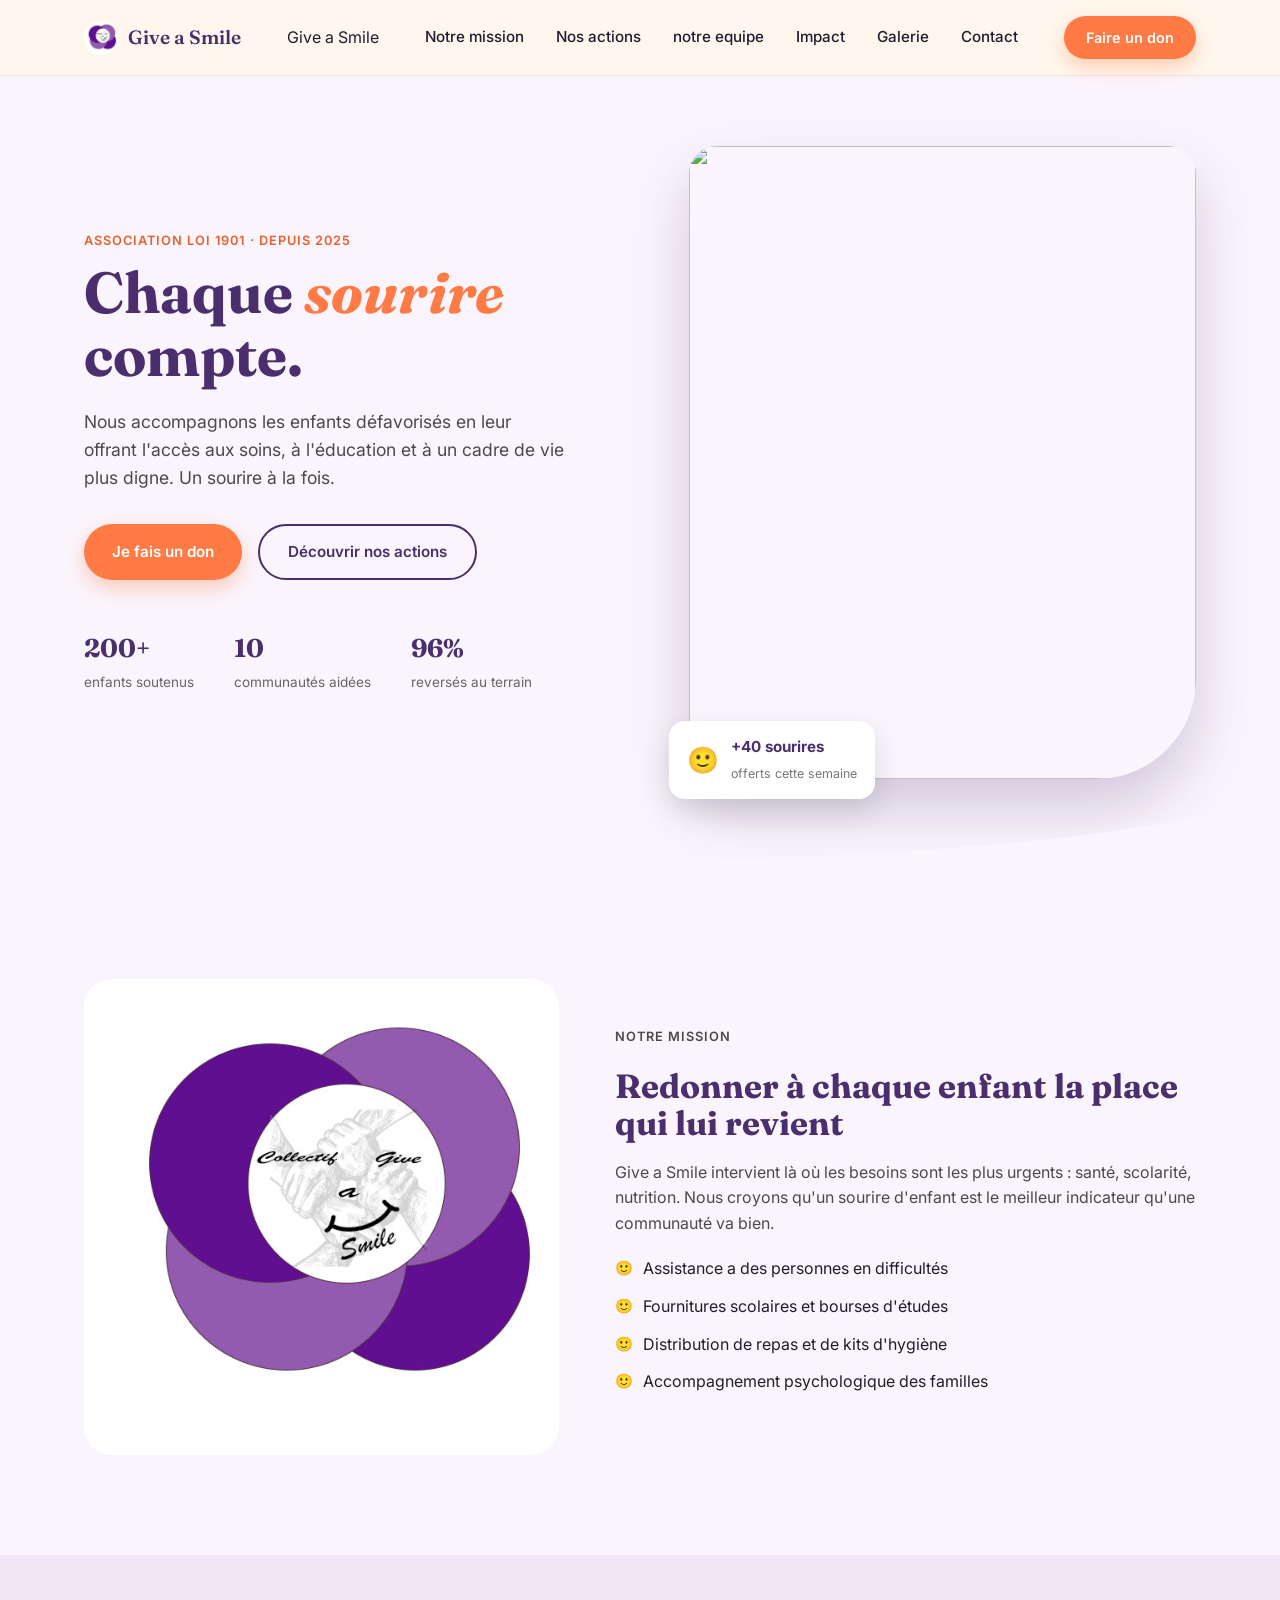
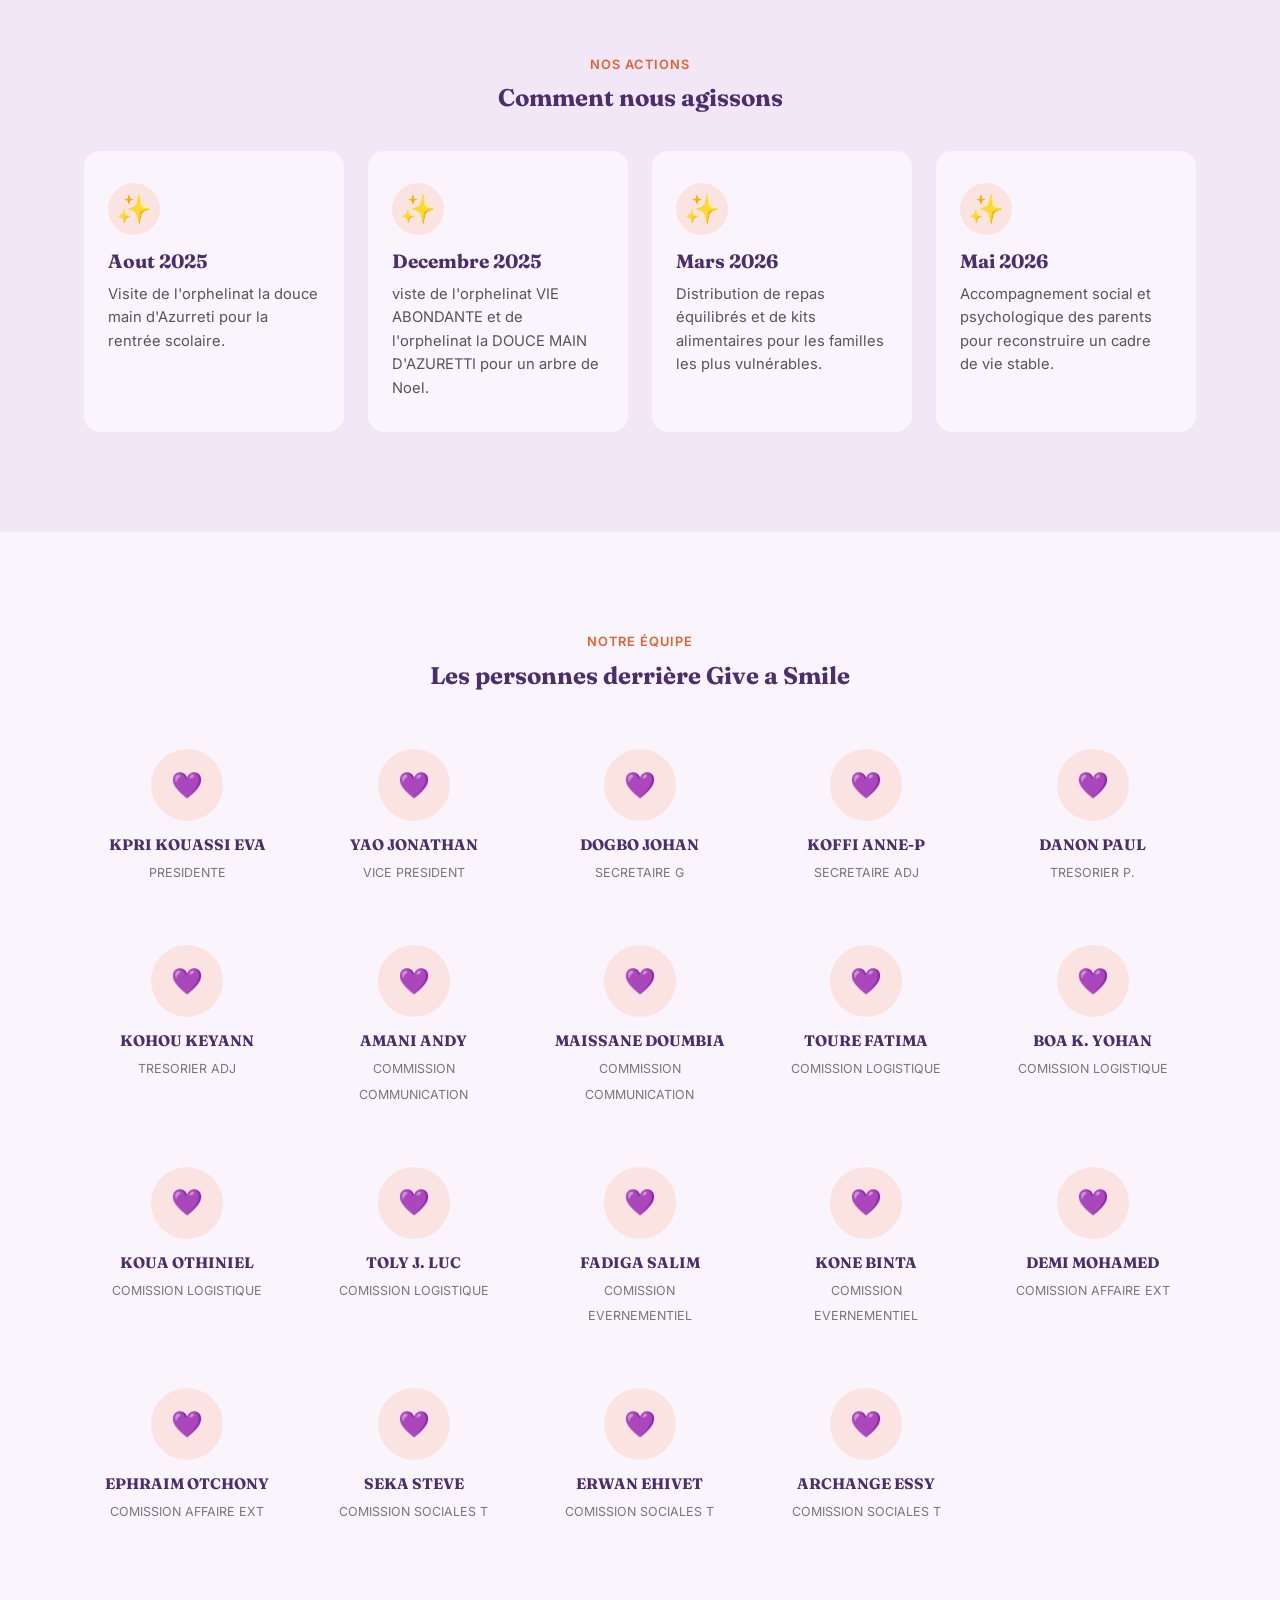
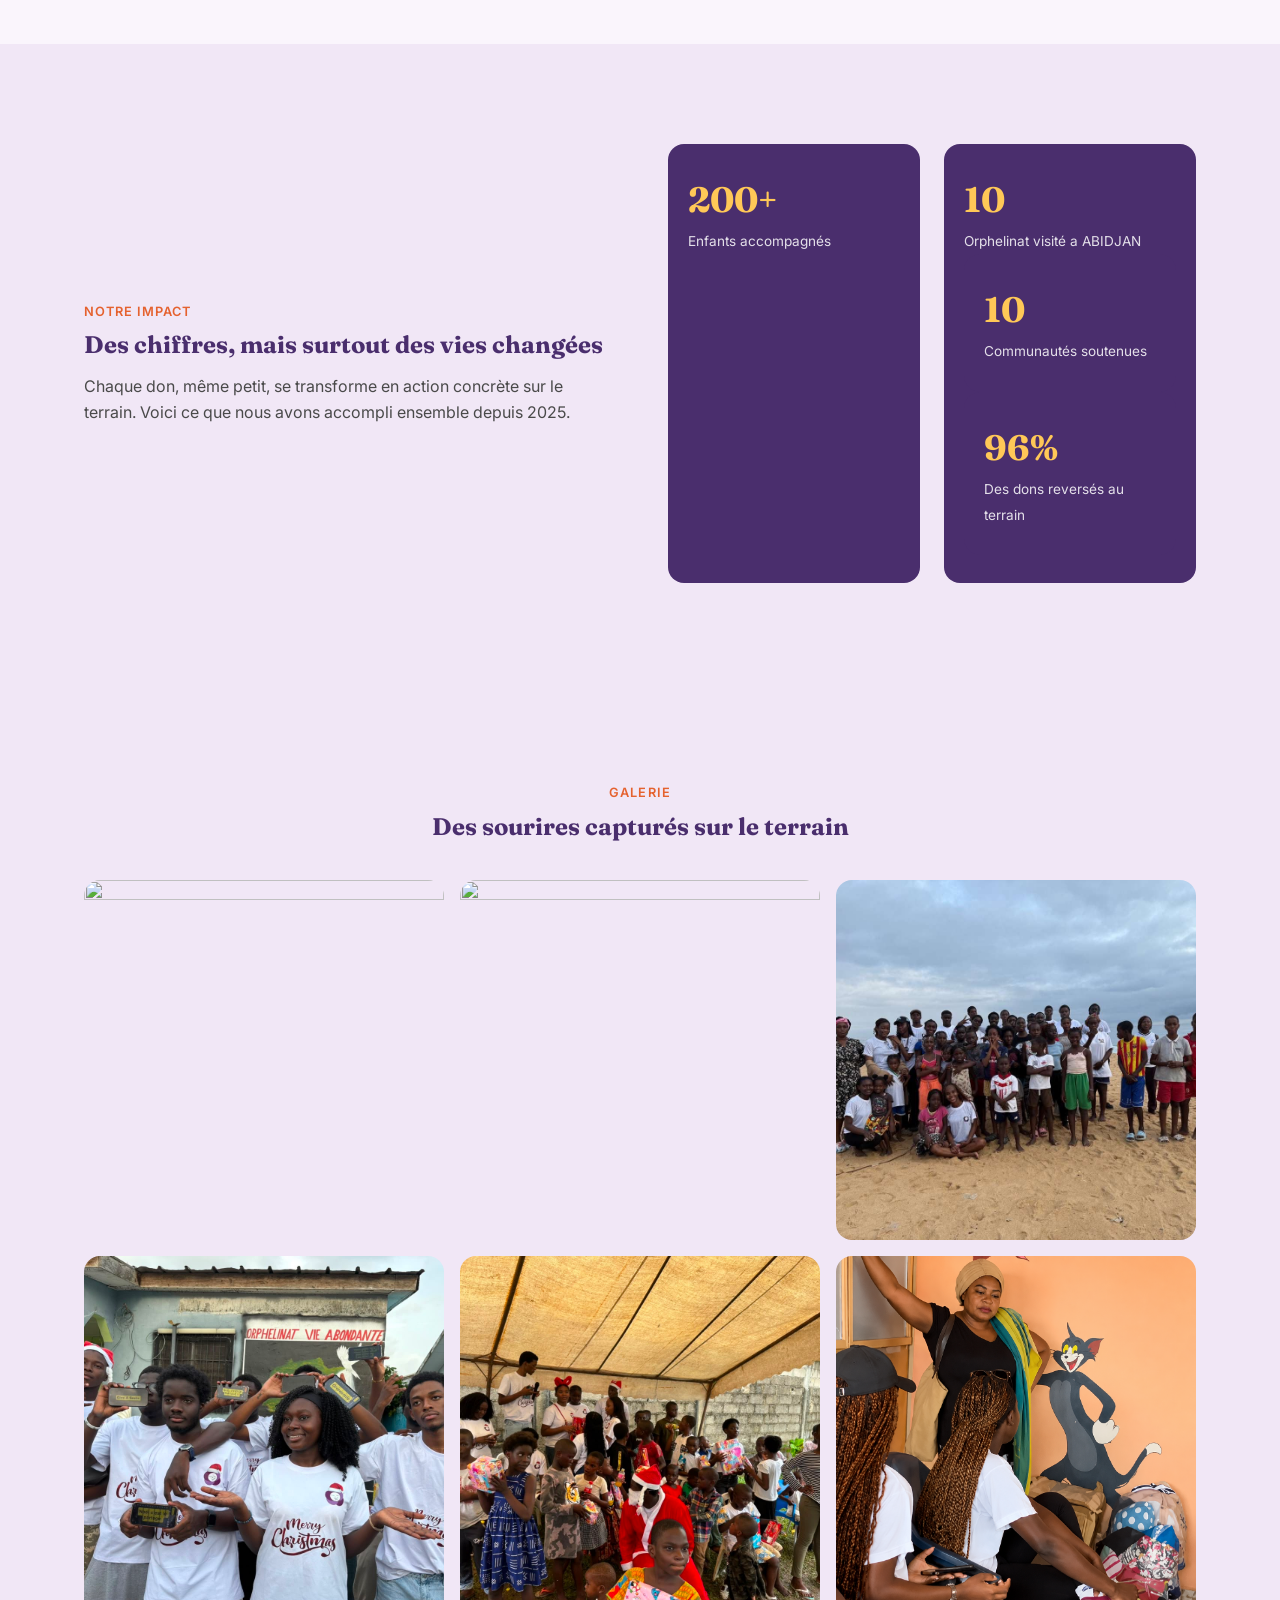
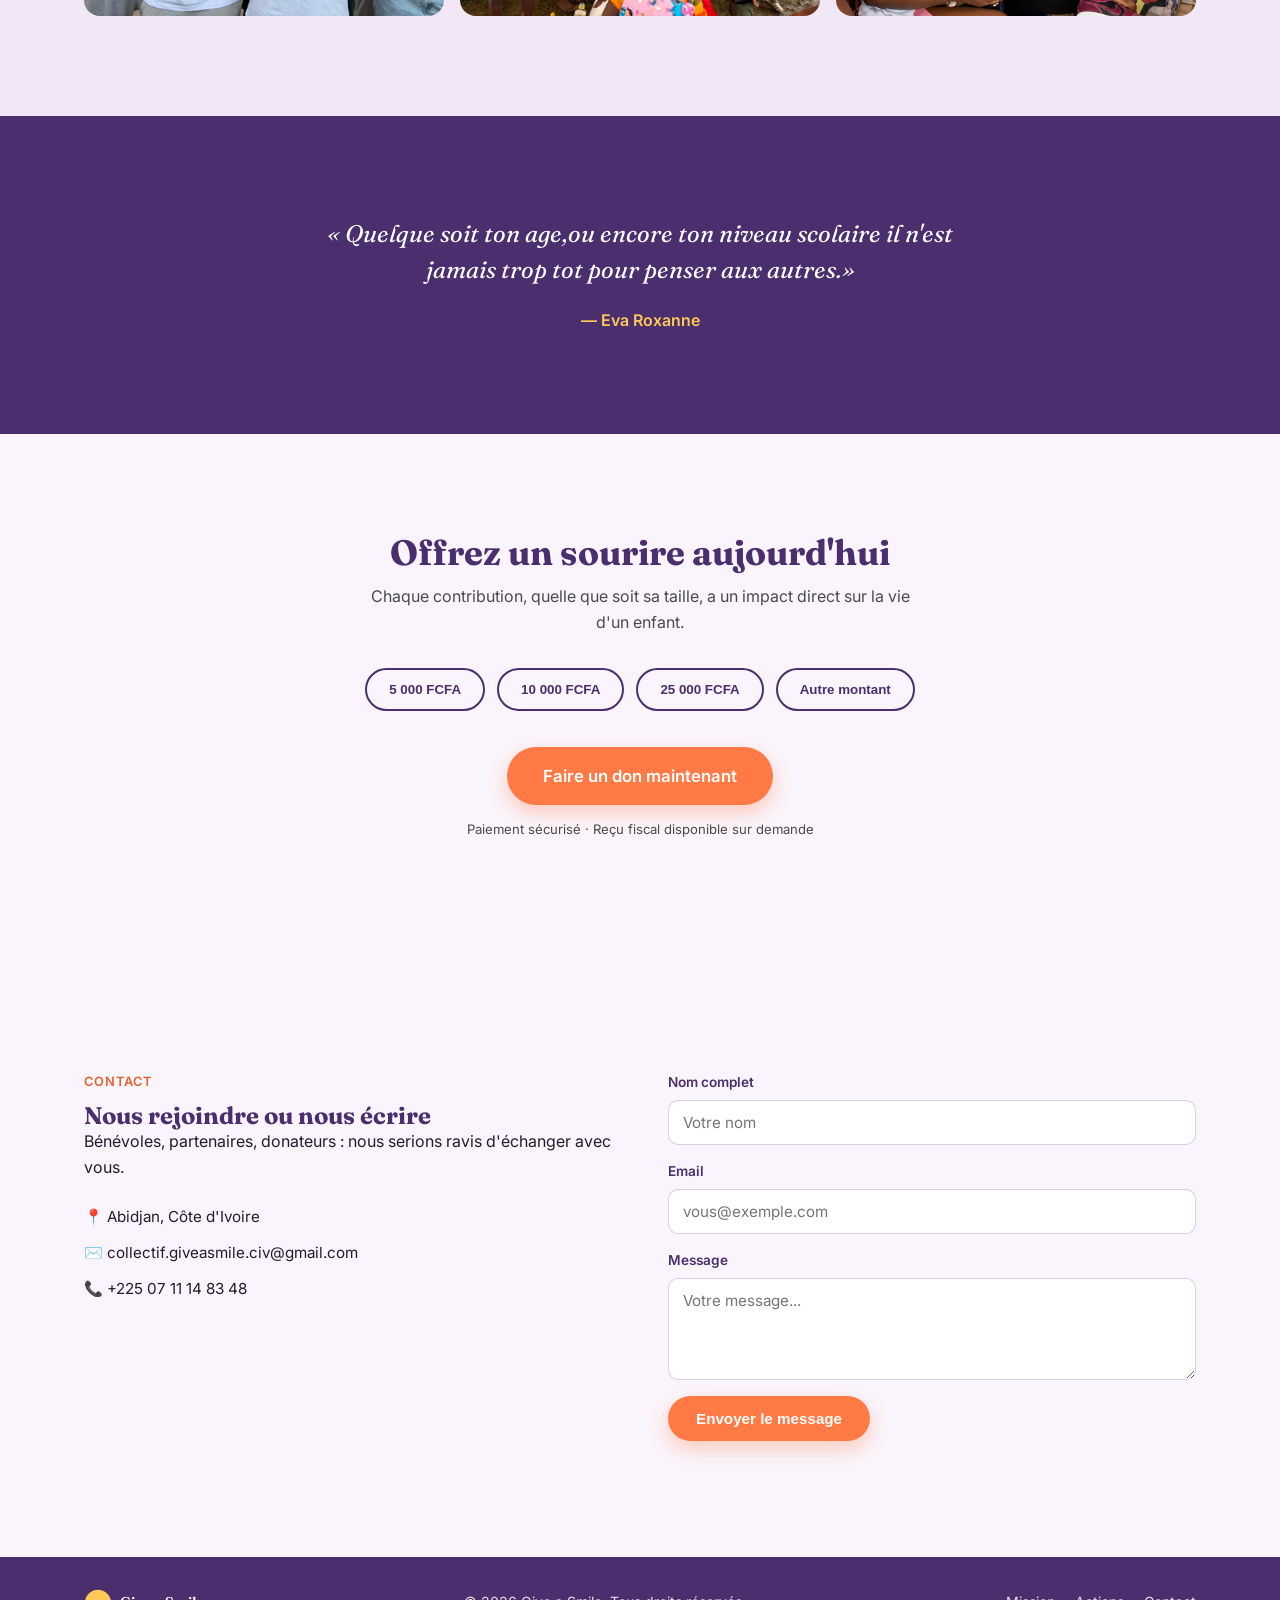
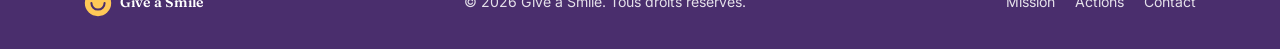
==== give-a-smile/index.html @ 83401700 "Mise à jour du site" ====
<!DOCTYPE html>
<html lang="fr">
<head>
<meta charset="UTF-8">
<meta name="viewport" content="width=device-width, initial-scale=1.0">
<title>Give a Smile — Chaque sourire compte</title>
<meta name="description" content="Give a Smile est une association qui redonne le sourire aux enfants défavorisés à travers la santé, l'éducation et le soutien aux familles.">

<!-- Polices Google Fonts : Fraunces (titres) + Inter (texte) -->
<link rel="preconnect" href="https://fonts.googleapis.com">
<link href="https://fonts.googleapis.com/css2?family=Fraunces:ital,opsz,wght@0,9..144,400;0,9..144,600;0,9..144,700;1,9..144,500&family=Inter:wght@400;500;600;700&display=swap" rel="stylesheet">

<link rel="stylesheet" href="style.css">
</head>
<link rel="icon" type="image/jpeg" href="images/LOGO.jpg">
<body>

<!-- ============ HEADER / NAVIGATION ============ -->
<header class="site-header" id="header">
  <div class="container header-inner">
    <a href="#top" class="logo">
  <img src="images/LOGO.jpg"alt="Logo Give a Smile" class="logo-img">
  <span>Give a Smile</span>
</a>
      <span>Give a Smile</span>
    </a>

    <nav class="main-nav" id="main-nav">
      <a href="#mission">Notre mission</a>
      <a href="#actions">Nos actions</a>
      <a href="#ÉQUIPE">notre equipe</a>
      <a href="#impact">Impact</a>
      <a href="#galerie">Galerie</a>
      <a href="#contact">Contact</a>
    </nav>

    <a href="#don" class="btn btn-primary nav-cta">Faire un don</a>

    <button class="burger" id="burger" aria-label="Ouvrir le menu">
      <span></span><span></span><span></span>
    </button>
  </div>
</header>

<!-- ============ HERO ============ -->
<section class="hero" id="top">
  <div class="container hero-grid">
    <div class="hero-text">
      <p class="eyebrow">Association loi 1901 · Depuis 2025</p>
      <h1>Chaque <span class="highlight">sourire</span> compte.</h1>
      <p class="hero-lead">
        Nous accompagnons les enfants défavorisés en leur offrant l'accès aux soins,
        à l'éducation et à un cadre de vie plus digne. Un sourire à la fois.
      </p>
      <div class="hero-actions">
        <a href="#don" class="btn btn-primary">Je fais un don</a>
        <a href="#actions" class="btn btn-ghost">Découvrir nos actions</a>
      </div>

      <div class="hero-stats">
        <div><strong> 200+</strong><span>enfants soutenus</span></div>
        <div><strong>10</strong><span>communautés aidées</span></div>
        <div><strong>96%</strong><span>reversés au terrain</span></div>
      </div>
    </div>

    <div class="hero-media">
      <div class="smile-frame">
        <img src="images/WhatsApp Image 2026-09-20 at 14.53.55.jpg">
      </div>
      <div class="badge-float">
        <span class="badge-emoji">🙂</span>
        <div>
          <strong>+40 sourires</strong>
          <small>offerts cette semaine</small>
        </div>
      </div>
    </div>
  </div>

  <!-- séparateur signature en forme de sourire -->
  <div class="smile-divider" aria-hidden="true">
    <svg viewBox="0 0 1440 80" preserveAspectRatio="none">
      <path d="M0,0 C360,80 1080,80 1440,0 L1440,80 L0,80 Z" fill="#FAF5FC"></path>
    </svg>
  </div>
</section>

<!-- ============ MISSION ============ -->
<section class="section mission" id="mission">
  <div class="container mission-grid">
    <div class="mission-media">
      <img src="images/LOGO.jpg">
    </div>
    <div class="mission-text">
      <p class="eyebrow">Notre mission</p>
      <h2>Redonner à chaque enfant la place qui lui revient</h2>
      <p>
        Give a Smile intervient là où les besoins sont les plus urgents : santé,
        scolarité, nutrition. Nous croyons qu'un sourire d'enfant est le meilleur
        indicateur qu'une communauté va bien.
      </p>
      <ul class="check-list">
        <li>Assistance a des personnes en difficultés </li>
        <li>Fournitures scolaires et bourses d'études</li>
        <li>Distribution de repas et de kits d'hygiène</li>
        <li>Accompagnement psychologique des familles</li>
      </ul>
    </div>
  </div>
</section>

<!-- ============ NOS ACTIONS ============ -->
<section class="section actions" id="actions">
  <div class="container">
    <p class="eyebrow center">Nos actions</p>
    <h2 class="center">Comment nous agissons</h2>

    <div class="cards-grid">
      <div class="card">
        <div class="card-icon">✨</div>
        <h3>Aout 2025</h3>
        <p>Visite de l'orphelinat la douce main d'Azurreti pour la rentrée scolaire.</p>
      </div>
      <div class="card">
        <div class="card-icon">✨</div>
        <h3>Decembre 2025</h3>
        <p>viste de l'orphelinat VIE ABONDANTE et de l'orphelinat la DOUCE MAIN D'AZURETTI pour un arbre de Noel.</p>
      </div>
      <div class="card">
        <div class="card-icon">✨</div>
        <h3>Mars 2026</h3>
        <p>Distribution  de repas équilibrés et de kits alimentaires pour les familles les plus vulnérables.</p>
      </div>
      <div class="card">
        <div class="card-icon">✨</div>
        <h3>Mai 2026</h3>
        <p>Accompagnement social et psychologique des parents pour reconstruire un cadre de vie stable.</p>
      </div>
    </div>
  </div>
</section>

<!-- ============ ÉQUIPE ============ -->
<section class="section equipe" id="equipe">
  <div class="container">
    <p class="eyebrow center">Notre équipe</p>
    <h2 class="center">Les personnes derrière Give a Smile</h2>

    <div class="team-grid">
      <div class="team-card">
        <div class="team-avatar">💜</div>
        <h4>KPRI KOUASSI EVA </h4>
        <span>PRESIDENTE </span>
      </div>
      <div class="team-card">
        <div class="team-avatar">💜</div>
        <h4>YAO JONATHAN</h4>
        <span>VICE PRESIDENT </span>
      </div>
      <div class="team-card">
        <div class="team-avatar">💜</div>
        <h4>DOGBO JOHAN </h4>
        <span>SECRETAIRE G</span>
      </div>
      <div class="team-card">
        <div class="team-avatar">💜</div>
        <h4>KOFFI ANNE-P</h4>
        <span>SECRETAIRE ADJ</span>
      </div>
      <div class="team-card">
        <div class="team-avatar">💜</div>
        <h4>DANON PAUL </h4>
        <span>TRESORIER P.</span>
      </div>
      <div class="team-card">
        <div class="team-avatar">💜</div>
        <h4>KOHOU KEYANN</h4>
        <span>TRESORIER ADJ</span>
      </div>
      <div class="team-card">
        <div class="team-avatar">💜</div>
        <h4>AMANI ANDY  </h4>
        <span>COMMISSION COMMUNICATION</span>
      </div>
      <div class="team-card">
        <div class="team-avatar">💜</div>
        <h4>MAISSANE DOUMBIA</h4>
        <span>COMMISSION COMMUNICATION</span>
      </div>
      <div class="team-card">
        <div class="team-avatar">💜</div>
        <h4>TOURE FATIMA</h4>
        <span>COMISSION LOGISTIQUE</span>
      </div>
      <div class="team-card">
        <div class="team-avatar">💜</div>
        <h4>BOA K. YOHAN</h4>
        <span>COMISSION LOGISTIQUE</span>
      </div>
      <div class="team-card">
        <div class="team-avatar">💜</div>
        <h4>KOUA OTHINIEL</h4>
        <span>COMISSION LOGISTIQUE</span>
      </div>
      <div class="team-card">
        <div class="team-avatar">💜</div>
        <h4>TOLY J. LUC </h4>
        <span>COMISSION LOGISTIQUE</span>
      </div>
      <div class="team-card">
        <div class="team-avatar">💜</div>
        <h4>FADIGA SALIM</h4>
        <span>COMISSION EVERNEMENTIEL</span>
      </div>
      <div class="team-card">
        <div class="team-avatar">💜</div>
        <h4>KONE BINTA  </h4>
        <span>COMISSION EVERNEMENTIEL</span>
      </div>
      <div class="team-card">
        <div class="team-avatar">💜</div>
        <h4>DEMI MOHAMED</h4>
        <span>COMISSION AFFAIRE EXT</span>
      </div>
       <div class="team-card">
        <div class="team-avatar">💜</div>
        <h4>EPHRAIM OTCHONY</h4>
        <span>COMISSION AFFAIRE EXT</span>
      </div>
      <div class="team-card">
        <div class="team-avatar">💜</div>
        <h4>SEKA STEVE     </h4>
        <span>COMISSION SOCIALES  T</span>
      </div>
      <div class="team-card">
        <div class="team-avatar">💜</div>
        <h4>ERWAN EHIVET   </h4>
        <span>COMISSION SOCIALES  T</span>
      </div>
      <div class="team-card">
        <div class="team-avatar">💜</div>
        <h4>ARCHANGE ESSY  </h4>
        <span>COMISSION SOCIALES  T</span>
      </div>
      
      <!-- ... continue jusqu'à 20, voir modèle ci-dessous ... -->
    </div>
  </div>
</section>

<!-- ============ IMPACT ============ -->
<section class="section impact" id="impact">
  <div class="container impact-grid">
    <div>
      <p class="eyebrow">Notre impact</p>
      <h2>Des chiffres, mais surtout des vies changées</h2>
      <p class="impact-lead">
        Chaque don, même petit, se transforme en action concrète sur le terrain.
        Voici ce que nous avons accompli ensemble depuis 2025.
      </p>
    </div>
    <div class="impact-numbers">
      <div class="impact-item">
        <strong> 200+</strong>
        <span>Enfants accompagnés</span>
      </div>
      <div class="impact-item">
        <strong>10</strong>
        <span>Orphelinat visité a ABIDJAN</span
      </div>
      <div class="impact-item">
        <strong>10</strong>
        <span>Communautés soutenues</span>
      </div>
      <div class="impact-item">
        <strong>96%</strong>
        <span>Des dons reversés au terrain</span>
      </div>
    </div>
  </div>
</section>

<!-- ============ GALERIE ============ -->
<section class="section galerie" id="galerie">
  <div class="container">
    <p class="eyebrow center">Galerie</p>
    <h2 class="center">Des sourires capturés sur le terrain</h2>

    <div class="gallery-grid" id="gallery-grid">
      <img src="images/WhatsApp Image 2026-09-20 at 14.53.55.jpg">
      <img src="images/WhatsApp Image 2026-09-20 at 14.53.55 (1).jpg" >
      <img src="images/WhatsApp Image 2026-08-06 at 21.07.26.jpeg" >
      <img src="images/a9734855-9cea-4017-9e23-05c186eba243.jpg" >
      <img src="images/5e24c799-69c3-4d95-a82c-31f06e87aae6.jpg" >
      <img src="images/0b461e71-d867-4851-b679-d431254c53c4.png" >
    </div>
  </div>
</section>

<!-- Lightbox pour agrandir les images de la galerie -->
<div class="lightbox" id="lightbox">
  <button class="lightbox-close" id="lightbox-close" aria-label="Fermer">&times;</button>
  <img id="lightbox-img" src="" alt="">
</div>

<!-- ============ TÉMOIGNAGE ============ -->
<section class="section temoignage">
  <div class="container temoignage-box">
    <p class="quote">
      « Quelque soit ton age,ou encore ton niveau scolaire il n'est jamais trop tot pour penser aux autres.»
    </p>
    <p class="quote-author">— Eva Roxanne</p>
  </div>
</section>

<!-- ============ DON / CTA ============ -->
<section class="section don" id="don">
  <div class="container don-box">
    <h2>Offrez un sourire aujourd'hui</h2>
    <p>Chaque contribution, quelle que soit sa taille, a un impact direct sur la vie d'un enfant.</p>

    <div class="don-amounts">
      <button class="amount-btn" data-amount="5000">5 000 FCFA</button>
      <button class="amount-btn" data-amount="10000">10 000 FCFA</button>
      <button class="amount-btn" data-amount="25000">25 000 FCFA</button>
      <button class="amount-btn" data-amount="autre">Autre montant</button>
    </div>

    <a href="#" class="btn btn-primary btn-large" id="donate-btn">Faire un don maintenant</a>
    <p class="don-note">Paiement sécurisé · Reçu fiscal disponible sur demande</p>
  </div>
</section>

<!-- ============ CONTACT ============ -->
<section class="section contact" id="contact">
  <div class="container contact-grid">
    <div>
      <p class="eyebrow">Contact</p>
      <h2>Nous rejoindre ou nous écrire</h2>
      <p>Bénévoles, partenaires, donateurs : nous serions ravis d'échanger avec vous.</p>

      <ul class="contact-info">
        <li>📍 Abidjan, Côte d'Ivoire</li>
        <li>✉️ collectif.giveasmile.civ@gmail.com</li>
        <li>📞 +225 07 11 14 83 48</li>
      </ul>
    </div>

    <form class="contact-form" id="contact-form">
      <label>
        Nom complet
        <input type="text" name="name" required placeholder="Votre nom">
      </label>
      <label>
        Email
        <input type="email" name="email" required placeholder="vous@exemple.com">
      </label>
      <label>
        Message
        <textarea name="message" rows="4" required placeholder="Votre message..."></textarea>
      </label>
      <button type="submit" class="btn btn-primary">Envoyer le message</button>
      <p class="form-feedback" id="form-feedback"></p>
    </form>
  </div>
</section>

<!-- ============ FOOTER ============ -->
<footer class="site-footer">
  <div class="container footer-inner">
    <div class="footer-logo">
      <svg width="28" height="28" viewBox="0 0 34 34" fill="none">
        <circle cx="17" cy="17" r="16" fill="#FFC857"/>
        <path d="M9 17c0 4.5 3.5 8 8 8s8-3.5 8-8" stroke="#4A2E6D" stroke-width="2.5" stroke-linecap="round"/>
      </svg>
      <span>Give a Smile</span>
    </div>
    <p>&copy; <span id="year"></span> Give a Smile. Tous droits réservés.</p>
    <div class="footer-links">
      <a href="#mission">Mission</a>
      <a href="#actions">Actions</a>
      <a href="#contact">Contact</a>
    </div>
  </div>
</footer>

<script src="script.js"></script>
</body>
</html>
---- give-a-smile/style.css ----
/* ==========================================================
   GIVE A SMILE — style.css
   Palette :
     --cream   : fond principal, chaleureux
     --ink     : texte principal
     --forest  : vert profond, confiance / textes forts
     --coral   : orange corail, accent principal (CTA, icônes)
     --sun     : jaune soleil, accent secondaire
   ========================================================== */

:root {
  --cream: #FAF5FC;
  --cream-dark: #F1E7F6;
  --ink: #241B2F;
  --forest: #4A2E6D;
  --forest-light: #6B4696;
  --coral: #FF7A45;
  --coral-dark: #E5622F;
  --sun: #FFC857;
  --lavender: #C9A6E0;

  --font-display: 'Fraunces', serif;
  --font-body: 'Inter', sans-serif;

  --radius-lg: 28px;
  --radius-md: 16px;
  --max-width: 1160px;
}

/* ---------- Reset de base ---------- */
* { box-sizing: border-box; margin: 0; padding: 0; }

html { scroll-behavior: smooth; }

body {
  font-family: var(--font-body);
  color: var(--ink);
  background: var(--cream);
  line-height: 1.6;
  -webkit-font-smoothing: antialiased;
}

img { max-width: 100%; display: block; }

a { color: inherit; text-decoration: none; }

ul { list-style: none; }

.container {
  max-width: var(--max-width);
  margin: 0 auto;
  padding: 0 24px;
}

h1, h2, h3 {
  font-family: var(--font-display);
  color: var(--forest);
  line-height: 1.1;
}

.eyebrow {
  font-size: 0.8rem;
  font-weight: 600;
  letter-spacing: 0.08em;
  text-transform: uppercase;
  color: var(--coral-dark);
  margin-bottom: 10px;
}

.eyebrow.center, h2.center { text-align: center; }
h2.center { margin: 0 auto 40px; max-width: 640px; }

/* accessibilité clavier */
a:focus-visible, button:focus-visible, input:focus-visible, textarea:focus-visible {
  outline: 3px solid var(--sun);
  outline-offset: 2px;
}

@media (prefers-reduced-motion: reduce) {
  html { scroll-behavior: auto; }
  * { animation-duration: 0.01ms !important; transition-duration: 0.01ms !important; }
}

/* ---------- Boutons ---------- */
.btn {
  display: inline-flex;
  align-items: center;
  gap: 8px;
  padding: 14px 28px;
  border-radius: 999px;
  font-weight: 600;
  font-size: 0.95rem;
  border: none;
  cursor: pointer;
  transition: transform 0.2s ease, box-shadow 0.2s ease;
}
.btn:hover { transform: translateY(-2px); }

.btn-primary {
  background: var(--coral);
  color: #fff;
  box-shadow: 0 8px 20px rgba(255, 122, 69, 0.35);
}
.btn-primary:hover { background: var(--coral-dark); }

.btn-ghost {
  background: transparent;
  border: 2px solid var(--forest);
  color: var(--forest);
}
.btn-ghost:hover { background: var(--forest); color: #fff; }

.btn-large { padding: 16px 36px; font-size: 1.05rem; margin-top: 8px; }

/* ---------- Header ---------- */
.site-header {
  position: sticky;
  top: 0;
  z-index: 100;
  background: rgba(255, 248, 237, 0.9);
  backdrop-filter: blur(8px);
  border-bottom: 1px solid rgba(74, 46, 109, 0.1);
}

.header-inner {
  display: flex;
  align-items: center;
  justify-content: space-between;
  padding-top: 16px;
  padding-bottom: 16px;
}

.logo {
  display: flex;
  align-items: center;
  gap: 10px;
  font-family: var(--font-display);
  font-weight: 600;
  font-size: 1.2rem;
  color: var(--forest);
}

.main-nav {
  display: flex;
  gap: 32px;
}
.main-nav a {
  font-size: 0.95rem;
  font-weight: 500;
  position: relative;
}
.main-nav a::after {
  content: "";
  position: absolute;
  left: 0; bottom: -4px;
  width: 0; height: 2px;
  background: var(--coral);
  transition: width 0.25s ease;
}
.main-nav a:hover::after { width: 100%; }

.nav-cta { padding: 10px 22px; font-size: 0.9rem; }

.burger {
  display: none;
  flex-direction: column;
  gap: 5px;
  background: none;
  border: none;
  cursor: pointer;
  padding: 6px;
}
.burger span {
  width: 24px; height: 2px;
  background: var(--forest);
  border-radius: 2px;
}

/* ---------- Hero ---------- */
.hero {
  position: relative;
  padding-top: 70px;
  overflow: hidden;
}

.hero-grid {
  display: grid;
  grid-template-columns: 1.1fr 1fr;
  gap: 48px;
  align-items: center;
  padding-bottom: 100px;
}

.hero h1 {
  font-size: clamp(2.4rem, 5vw, 3.6rem);
  margin-bottom: 20px;
}
.hero h1 .highlight {
  color: var(--coral);
  font-style: italic;
}

.hero-lead {
  font-size: 1.1rem;
  color: #4a4a4a;
  max-width: 480px;
  margin-bottom: 32px;
}

.hero-actions {
  display: flex;
  gap: 16px;
  margin-bottom: 48px;
  flex-wrap: wrap;
}

.hero-stats {
  display: flex;
  gap: 40px;
}
.hero-stats strong {
  display: block;
  font-family: var(--font-display);
  font-size: 1.6rem;
  color: var(--forest);
}
.hero-stats span {
  font-size: 0.85rem;
  color: #666;
}

.hero-media { position: relative; }

.smile-frame {
  border-radius: var(--radius-lg) var(--radius-lg) 100px var(--radius-lg);
  overflow: hidden;
  aspect-ratio: 4/5;
  box-shadow: 0 30px 60px rgba(74, 46, 109, 0.22);
}
.smile-frame img {
  width: 100%; height: 100%;
  object-fit: cover;
}

.badge-float {
  position: absolute;
  bottom: -20px;
  left: -20px;
  background: #fff;
  border-radius: var(--radius-md);
  padding: 14px 18px;
  display: flex;
  align-items: center;
  gap: 12px;
  box-shadow: 0 12px 30px rgba(0,0,0,0.12);
}
.badge-emoji { font-size: 1.6rem; }
.badge-float strong { display: block; font-size: 0.95rem; color: var(--forest); }
.badge-float small { color: #777; font-size: 0.78rem; }

/* séparateur "sourire" signature */
.smile-divider {
  position: absolute;
  bottom: -1px; left: 0; right: 0;
  line-height: 0;
}
.smile-divider svg { width: 100%; height: 80px; }

/* ---------- Sections génériques ---------- */
.section { padding: 100px 0; }
.section.mission,
.section.don { background: var(--cream); }
.section.actions,
.section.impact,
.section.galerie { background: var(--cream-dark); }

/* ---------- Mission ---------- */
.mission-grid {
  display: grid;
  grid-template-columns: 0.9fr 1.1fr;
  gap: 56px;
  align-items: center;
}
.mission-media img {
  border-radius: var(--radius-lg);
  aspect-ratio: 1/1;
  object-fit: cover;
}
.mission-text h2 { font-size: 2.1rem; margin-bottom: 18px; }
.mission-text p { color: #4a4a4a; margin-bottom: 20px; }

.check-list li {
  padding-left: 28px;
  position: relative;
  margin-bottom: 12px;
  color: var(--ink);
}
.check-list li::before {
  content: "🙂";
  position: absolute;
  left: 0;
  font-size: 0.9rem;
}

/* ---------- Cards / Actions ---------- */
.cards-grid {
  display: grid;
  grid-template-columns: repeat(4, 1fr);
  gap: 24px;
}
.card {
  background: var(--cream);
  border-radius: var(--radius-md);
  padding: 32px 24px;
  text-align: left;
  transition: transform 0.25s ease, box-shadow 0.25s ease;
}
.card:hover {
  transform: translateY(-6px);
  box-shadow: 0 16px 32px rgba(74, 46, 109, 0.14);
}
.card-icon {
  font-size: 1.8rem;
  width: 52px; height: 52px;
  display: flex; align-items: center; justify-content: center;
  background: rgba(255, 122, 69, 0.15);
  border-radius: 50%;
  margin-bottom: 16px;
}
.card h3 { font-size: 1.2rem; margin-bottom: 10px; }
.card p { font-size: 0.92rem; color: #555; }

/* ---------- Impact ---------- */
.impact-grid {
  display: grid;
  grid-template-columns: 1fr 1fr;
  gap: 56px;
  align-items: center;
}
.impact-lead { color: #4a4a4a; margin-top: 16px; }
.impact-numbers {
  display: grid;
  grid-template-columns: 1fr 1fr;
  gap: 24px;
}
.impact-item {
  background: var(--forest);
  color: #fff;
  border-radius: var(--radius-md);
  padding: 28px 20px;
}
.impact-item strong {
  display: block;
  font-family: var(--font-display);
  font-size: 2.2rem;
  color: var(--sun);
}
.impact-item span { font-size: 0.85rem; opacity: 0.85; }

/* ---------- Galerie ---------- */
.gallery-grid {
  display: grid;
  grid-template-columns: repeat(3, 1fr);
  gap: 16px;
}
.gallery-grid img {
  width: 100%;
  aspect-ratio: 1/1;
  object-fit: cover;
  border-radius: var(--radius-md);
  cursor: pointer;
  transition: transform 0.3s ease, filter 0.3s ease;
}
.gallery-grid img:hover { transform: scale(1.03); filter: brightness(1.05); }

.lightbox {
  position: fixed;
  inset: 0;
  background: rgba(26, 26, 26, 0.92);
  display: none;
  align-items: center;
  justify-content: center;
  z-index: 1000;
  padding: 40px;
}
.lightbox.open { display: flex; }
.lightbox img {
  max-width: 90vw;
  max-height: 85vh;
  border-radius: var(--radius-md);
}
.lightbox-close {
  position: absolute;
  top: 24px; right: 32px;
  background: none;
  border: none;
  color: #fff;
  font-size: 2.2rem;
  cursor: pointer;
  line-height: 1;
}

/* ---------- Témoignage ---------- */
.temoignage { background: var(--forest); }
.temoignage-box {
  max-width: 720px;
  text-align: center;
  color: #fff;
}
.quote {
  font-family: var(--font-display);
  font-style: italic;
  font-size: 1.5rem;
  line-height: 1.5;
  margin-bottom: 20px;
}
.quote-author { color: var(--sun); font-weight: 600; }

/* ---------- Don ---------- */
.don-box {
  max-width: 620px;
  text-align: center;
}
.don-box h2 { font-size: 2.2rem; margin-bottom: 12px; }
.don-box p { color: #4a4a4a; margin-bottom: 32px; }

.don-amounts {
  display: flex;
  justify-content: center;
  gap: 12px;
  flex-wrap: wrap;
  margin-bottom: 28px;
}
.amount-btn {
  padding: 12px 22px;
  border-radius: 999px;
  border: 2px solid var(--forest);
  background: transparent;
  color: var(--forest);
  font-weight: 600;
  cursor: pointer;
  transition: all 0.2s ease;
}
.amount-btn:hover,
.amount-btn.active {
  background: var(--forest);
  color: #fff;
}

.don-note {
  margin-top: 14px;
  font-size: 0.82rem;
  color: #777;
}

/* ---------- Contact ---------- */
.contact-grid {
  display: grid;
  grid-template-columns: 1fr 1fr;
  gap: 56px;
}
.contact-info { margin-top: 24px; }
.contact-info li { margin-bottom: 12px; font-size: 0.95rem; }

.contact-form {
  display: flex;
  flex-direction: column;
  gap: 16px;
}
.contact-form label {
  display: flex;
  flex-direction: column;
  gap: 6px;
  font-size: 0.85rem;
  font-weight: 600;
  color: var(--forest);
}
.contact-form input,
.contact-form textarea {
  font-family: var(--font-body);
  padding: 12px 14px;
  border-radius: 10px;
  border: 1.5px solid rgba(74, 46, 109, 0.22);
  background: #fff;
  font-size: 0.95rem;
  resize: vertical;
}
.contact-form button { align-self: flex-start; }
.form-feedback { font-size: 0.85rem; color: var(--forest-light); font-weight: 600; }

/* ---------- Footer ---------- */
.site-footer {
  background: var(--forest);
  color: rgba(255,255,255,0.85);
  padding: 32px 0;
}
.footer-inner {
  display: flex;
  align-items: center;
  justify-content: space-between;
  gap: 16px;
  flex-wrap: wrap;
  font-size: 0.88rem;
}
.footer-logo {
  display: flex; align-items: center; gap: 8px;
  font-family: var(--font-display);
  font-weight: 600;
  color: #fff;
}
.footer-links { display: flex; gap: 20px; }
.footer-links a:hover { color: var(--sun); }

/* ---------- Scroll reveal (classe ajoutée en JS) ---------- */
.reveal {
  opacity: 0;
  transform: translateY(24px);
  transition: opacity 0.6s ease, transform 0.6s ease;
}
.reveal.visible {
  opacity: 1;
  transform: translateY(0);
}

/* ==========================================================
   RESPONSIVE
   ========================================================== */
@media (max-width: 960px) {
  .hero-grid { grid-template-columns: 1fr; }
  .hero-media { order: -1; }
  .mission-grid,
  .impact-grid,
  .contact-grid { grid-template-columns: 1fr; }
  .cards-grid { grid-template-columns: repeat(2, 1fr); }
  .gallery-grid { grid-template-columns: repeat(2, 1fr); }
}

@media (max-width: 720px) {
  .main-nav, .nav-cta { display: none; }
  .burger { display: flex; }
  .main-nav.open {
    display: flex;
    flex-direction: column;
    position: absolute;
    top: 100%; left: 0; right: 0;
    background: var(--cream);
    padding: 20px 24px;
    gap: 18px;
    border-bottom: 1px solid rgba(27,75,67,0.1);
  }
  .cards-grid { grid-template-columns: 1fr; }
  .impact-numbers { grid-template-columns: 1fr; }
  .hero-stats { gap: 24px; flex-wrap: wrap; }
}
/* ---------- Équipe ---------- */
.team-grid {
  display: grid;
  grid-template-columns: repeat(5, 1fr);
  gap: 20px;
}
.team-card {
  background: var(--cream);
  border-radius: var(--radius-md);
  padding: 20px 14px;
  text-align: center;
  transition: transform 0.25s ease, box-shadow 0.25s ease;
}
.team-card:hover {
  transform: translateY(-4px);
  box-shadow: 0 12px 24px rgba(74, 46, 109, 0.14);
}
.team-avatar {
  width: 72px;
  height: 72px;
  margin: 0 auto 12px;
  border-radius: 50%;
  overflow: hidden;
  background: rgba(255, 122, 69, 0.15);
  display: flex;
  align-items: center;
  justify-content: center;
  font-size: 1.6rem;
}
.team-avatar img {
  width: 100%;
  height: 100%;
  object-fit: cover;
}
.team-card h4 {
  font-family: var(--font-display);
  font-size: 0.95rem;
  color: var(--forest);
  margin-bottom: 2px;
}
.team-card span {
  font-size: 0.78rem;
  color: #777;
}

@media (max-width: 960px) {
  .team-grid { grid-template-columns: repeat(3, 1fr); }
}
@media (max-width: 720px) {
  .team-grid { grid-template-columns: repeat(2, 1fr); }
}
.logo-img {
  width: 34px;
  height: 34px;
  border-radius: 50%;
  object-fit: cover;
}
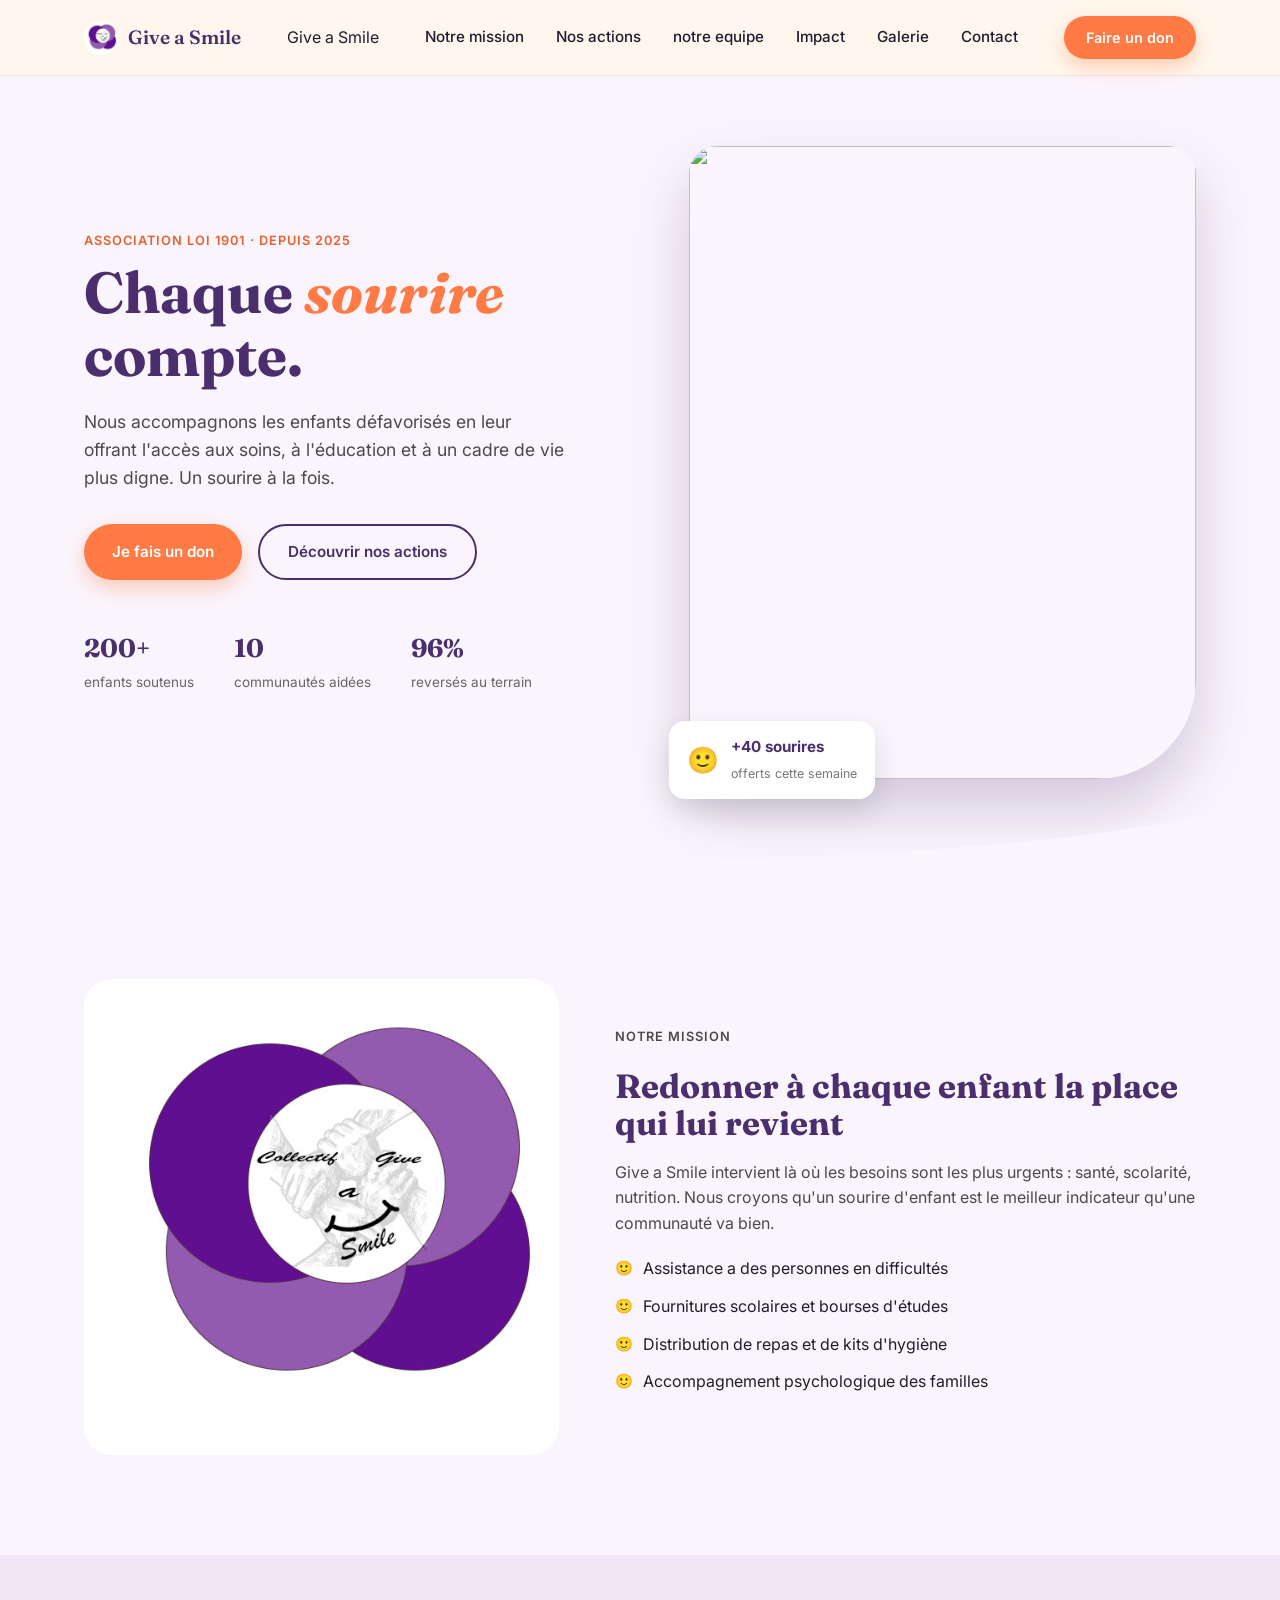
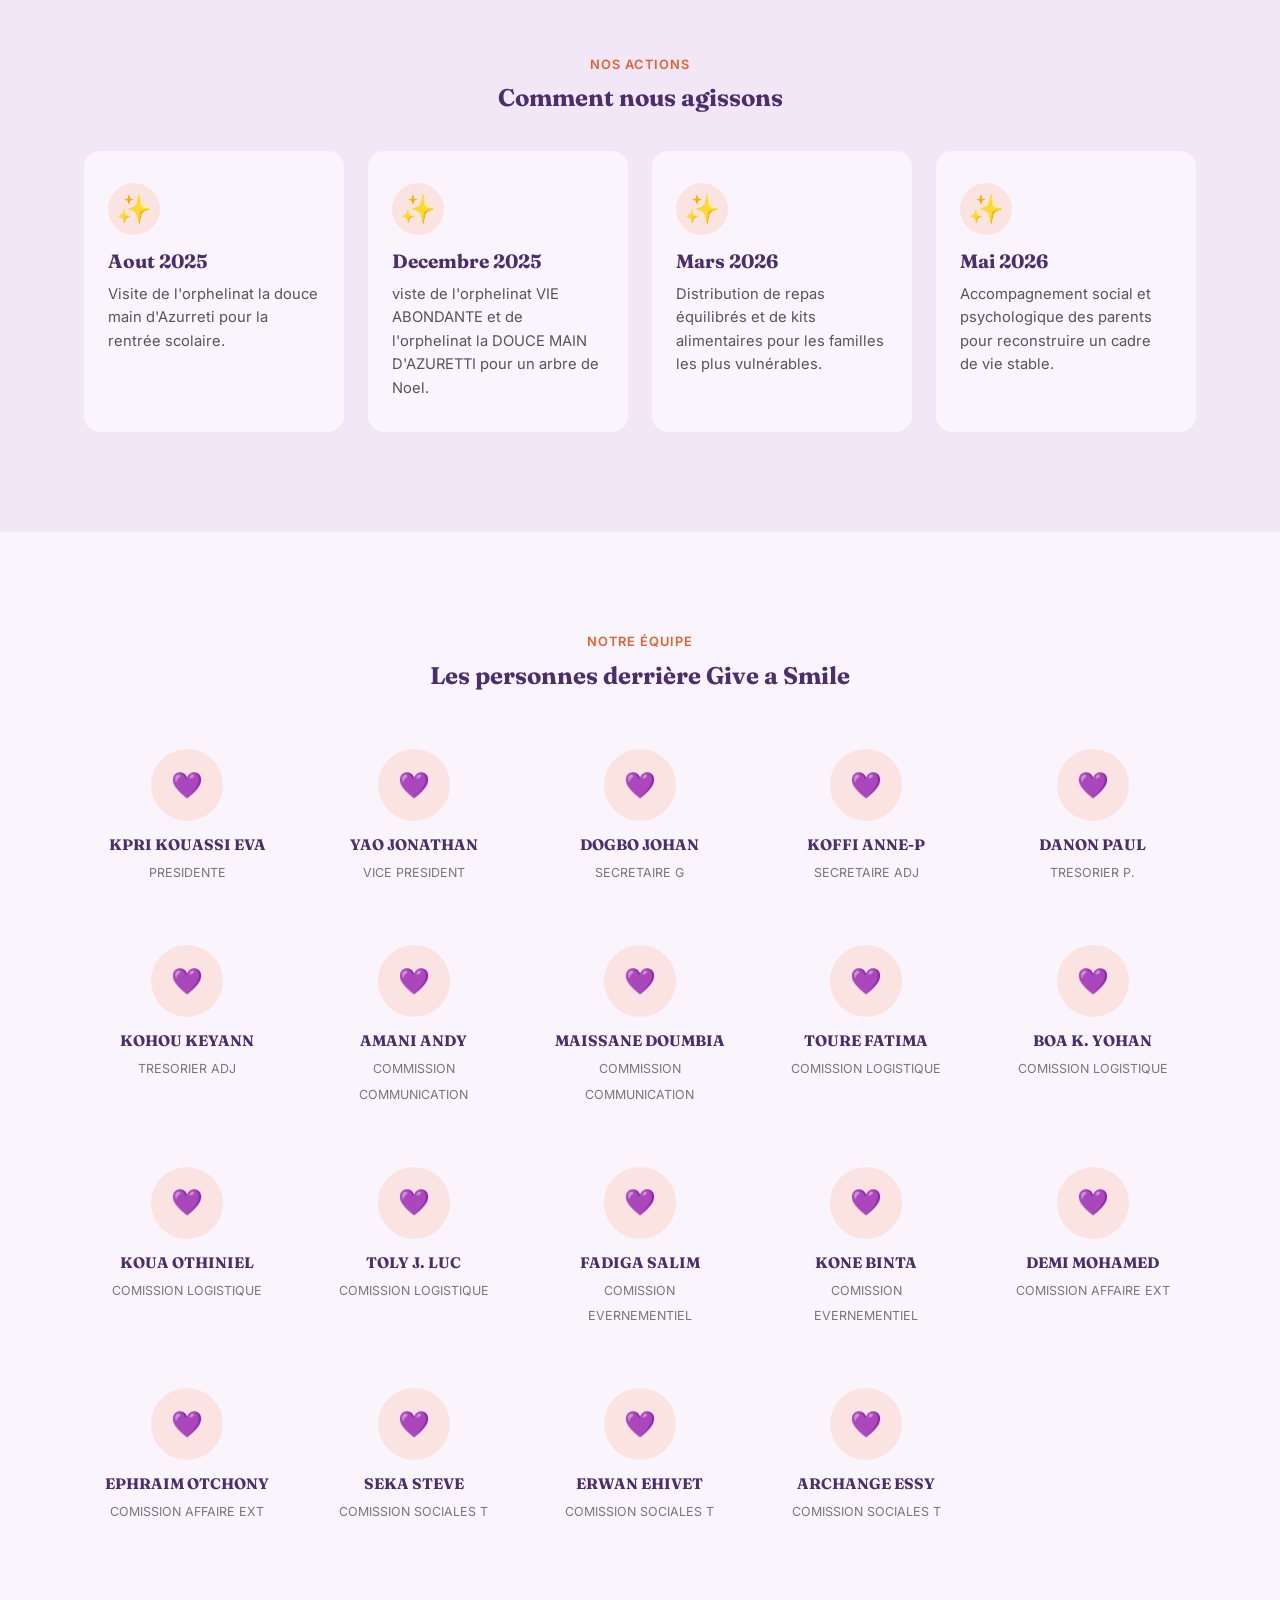
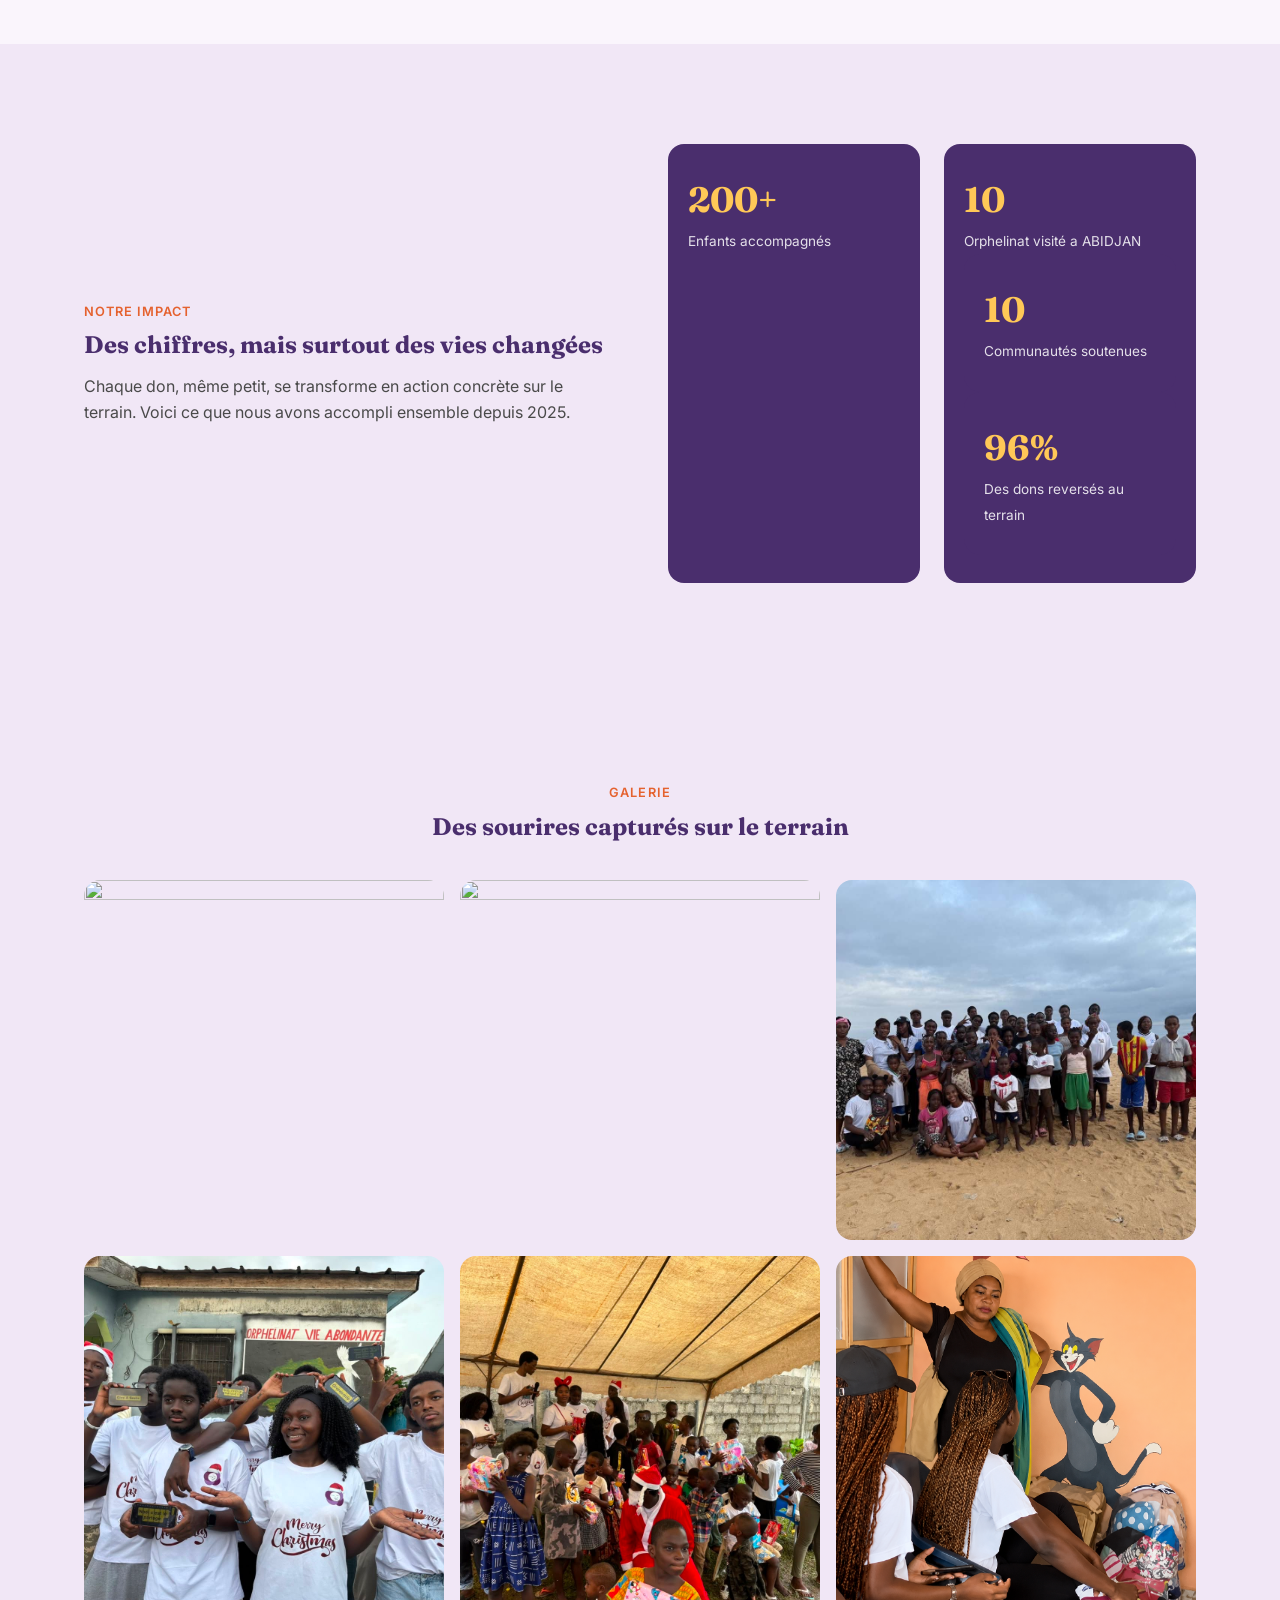
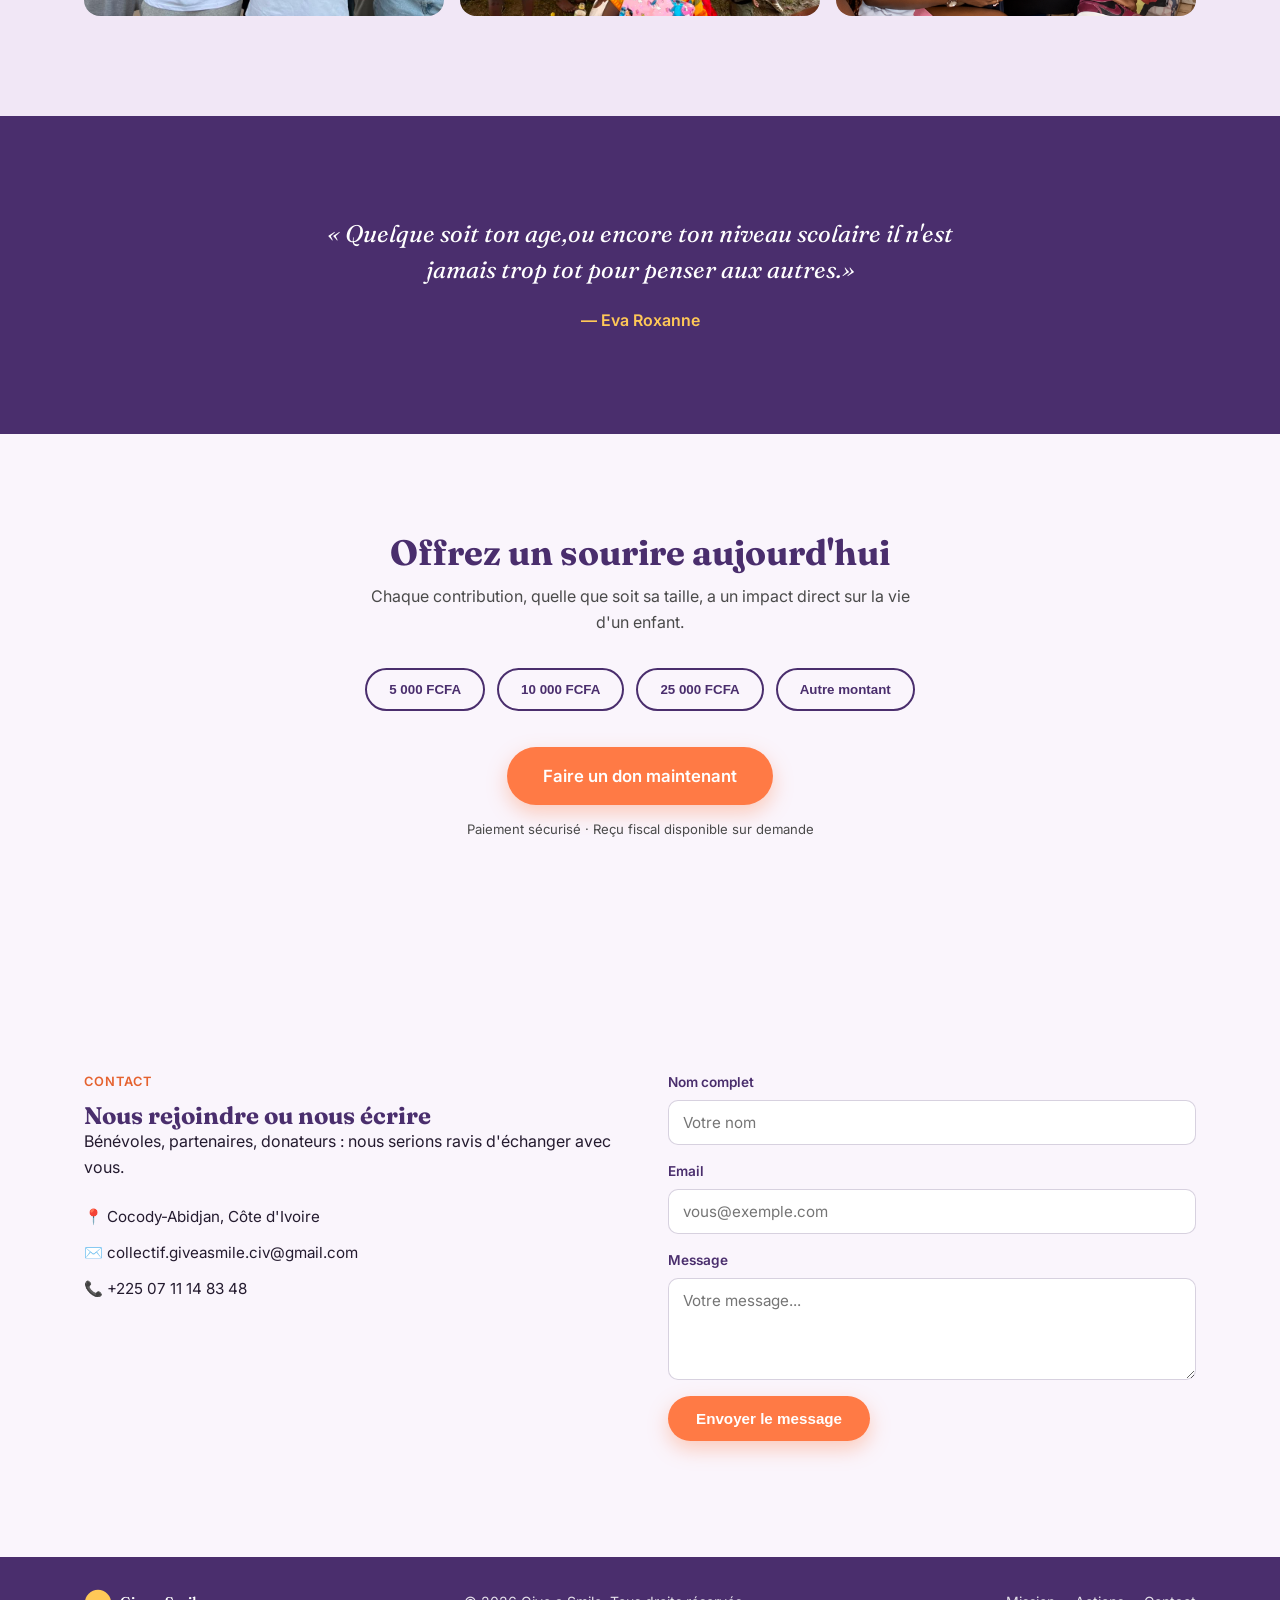
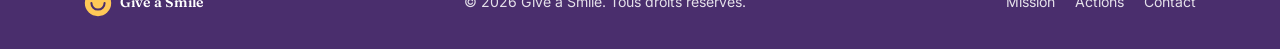
==== commit d03b54e8: "Mise à jour du site Give a Smile" ====
--- a/give-a-smile/index.html
+++ b/give-a-smile/index.html
@@ -341,7 +341,7 @@
       <p>Bénévoles, partenaires, donateurs : nous serions ravis d'échanger avec vous.</p>
 
       <ul class="contact-info">
-        <li>📍 Abidjan, Côte d'Ivoire</li>
+        <li>📍 Cocody-Abidjan, Côte d'Ivoire</li>
         <li>✉️ collectif.giveasmile.civ@gmail.com</li>
         <li>📞 +225 07 11 14 83 48</li>
       </ul>
